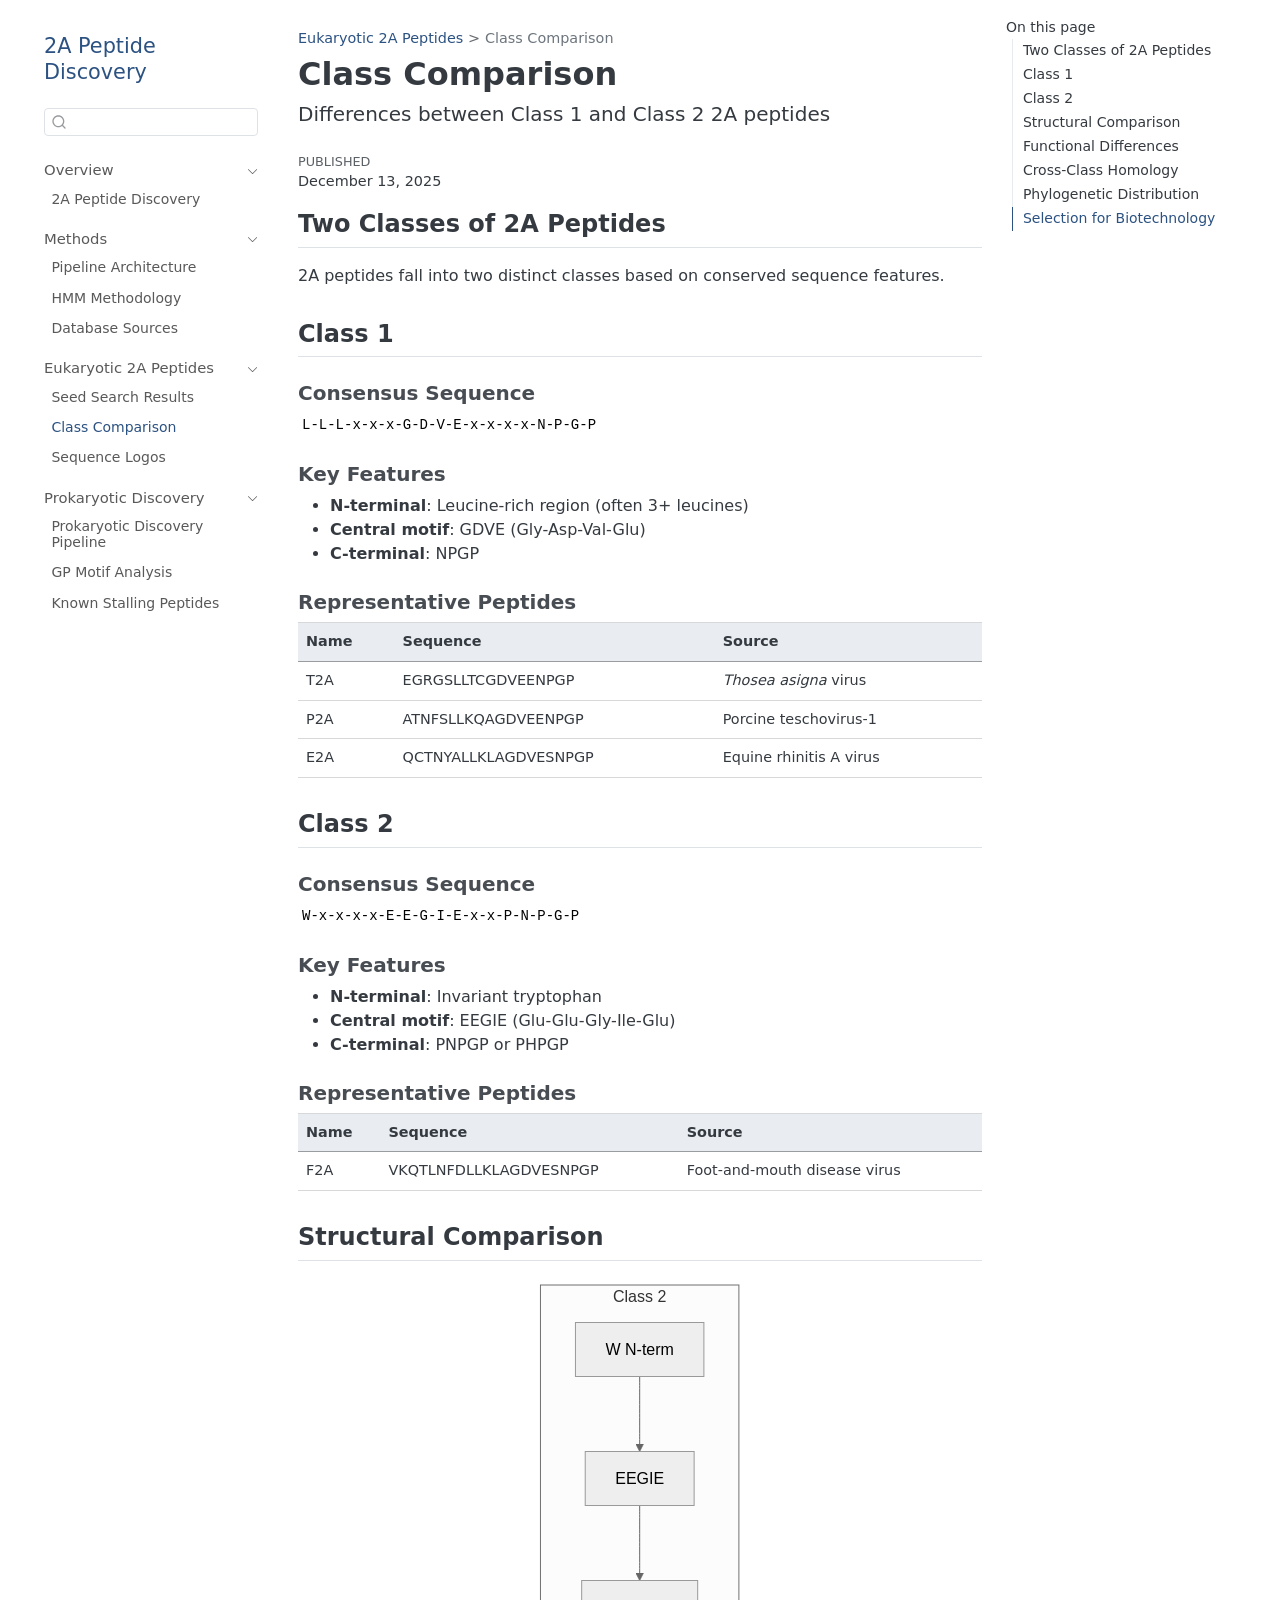
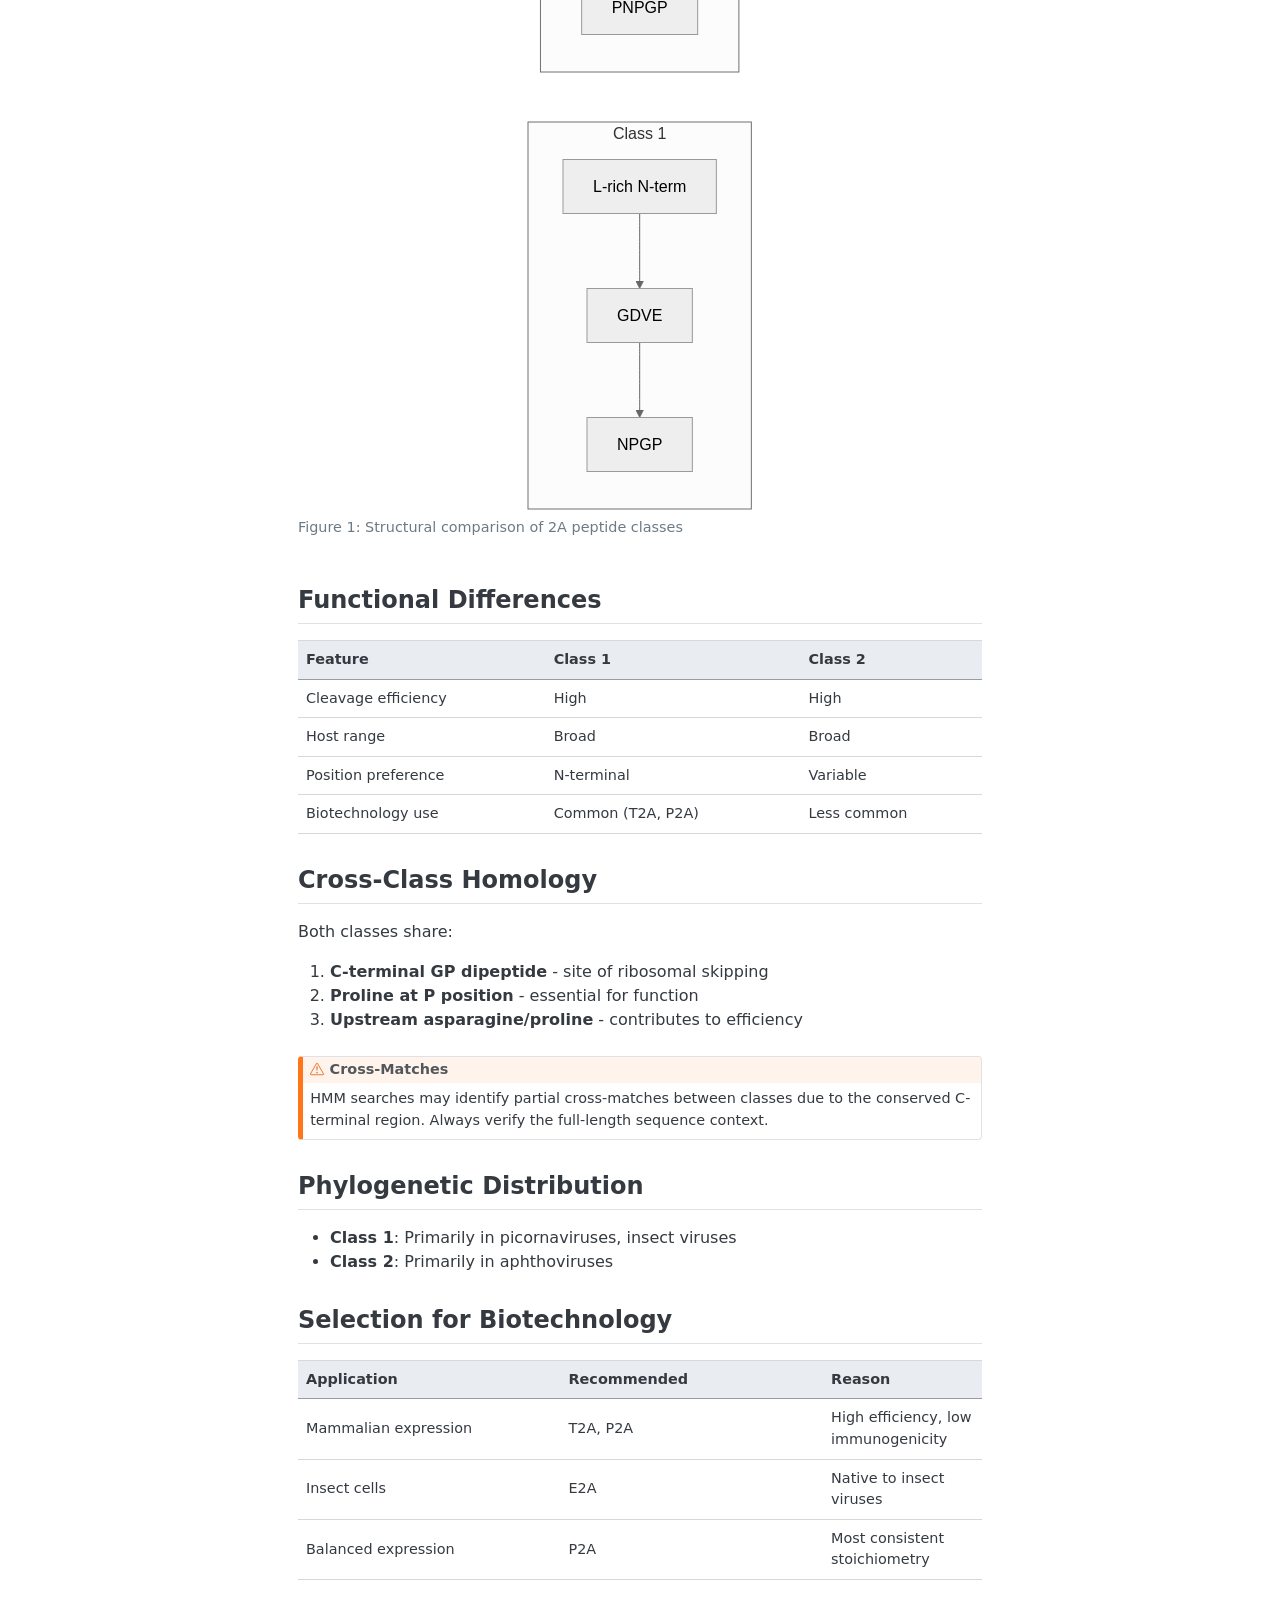
==== eukaryotic/class-comparison.html @ baee3cad "Built site for gh-pages" ====
<!DOCTYPE html>
<html xmlns="http://www.w3.org/1999/xhtml" lang="en" xml:lang="en"><head>

<meta charset="utf-8">
<meta name="generator" content="quarto-1.8.26">

<meta name="viewport" content="width=device-width, initial-scale=1.0, user-scalable=yes">

<meta name="dcterms.date" content="2025-12-13">

<title>Class Comparison – 2A Peptide Discovery</title>
<style>
code{white-space: pre-wrap;}
span.smallcaps{font-variant: small-caps;}
div.columns{display: flex; gap: min(4vw, 1.5em);}
div.column{flex: auto; overflow-x: auto;}
div.hanging-indent{margin-left: 1.5em; text-indent: -1.5em;}
ul.task-list{list-style: none;}
ul.task-list li input[type="checkbox"] {
  width: 0.8em;
  margin: 0 0.8em 0.2em -1em; /* quarto-specific, see https://github.com/quarto-dev/quarto-cli/issues/4556 */ 
  vertical-align: middle;
}
</style>


<script src="../site_libs/quarto-nav/quarto-nav.js"></script>
<script src="../site_libs/quarto-nav/headroom.min.js"></script>
<script src="../site_libs/clipboard/clipboard.min.js"></script>
<script src="../site_libs/quarto-search/autocomplete.umd.js"></script>
<script src="../site_libs/quarto-search/fuse.min.js"></script>
<script src="../site_libs/quarto-search/quarto-search.js"></script>
<meta name="quarto:offset" content="../">
<script src="../site_libs/quarto-html/quarto.js" type="module"></script>
<script src="../site_libs/quarto-html/tabsets/tabsets.js" type="module"></script>
<script src="../site_libs/quarto-html/axe/axe-check.js" type="module"></script>
<script src="../site_libs/quarto-html/popper.min.js"></script>
<script src="../site_libs/quarto-html/tippy.umd.min.js"></script>
<script src="../site_libs/quarto-html/anchor.min.js"></script>
<link href="../site_libs/quarto-html/tippy.css" rel="stylesheet">
<link href="../site_libs/quarto-html/quarto-syntax-highlighting-91951b2397f5a16bc0a033bcc92477b2.css" rel="stylesheet" id="quarto-text-highlighting-styles">
<script src="../site_libs/bootstrap/bootstrap.min.js"></script>
<link href="../site_libs/bootstrap/bootstrap-icons.css" rel="stylesheet">
<link href="../site_libs/bootstrap/bootstrap-59ac97085a7323f8e809bf4a09ac5792.min.css" rel="stylesheet" append-hash="true" id="quarto-bootstrap" data-mode="light">
<script id="quarto-search-options" type="application/json">{
  "location": "sidebar",
  "copy-button": false,
  "collapse-after": 3,
  "panel-placement": "start",
  "type": "textbox",
  "limit": 50,
  "keyboard-shortcut": [
    "f",
    "/",
    "s"
  ],
  "show-item-context": false,
  "language": {
    "search-no-results-text": "No results",
    "search-matching-documents-text": "matching documents",
    "search-copy-link-title": "Copy link to search",
    "search-hide-matches-text": "Hide additional matches",
    "search-more-match-text": "more match in this document",
    "search-more-matches-text": "more matches in this document",
    "search-clear-button-title": "Clear",
    "search-text-placeholder": "",
    "search-detached-cancel-button-title": "Cancel",
    "search-submit-button-title": "Submit",
    "search-label": "Search"
  }
}</script>
<meta name="mermaid-theme" content="neutral">
<script src="../site_libs/quarto-diagram/mermaid.min.js"></script>
<script src="../site_libs/quarto-diagram/mermaid-init.js"></script>
<link href="../site_libs/quarto-diagram/mermaid.css" rel="stylesheet">


</head>

<body class="nav-sidebar floating quarto-light">

<div id="quarto-search-results"></div>
  <header id="quarto-header" class="headroom fixed-top">
  <nav class="quarto-secondary-nav">
    <div class="container-fluid d-flex">
      <button type="button" class="quarto-btn-toggle btn" data-bs-toggle="collapse" role="button" data-bs-target=".quarto-sidebar-collapse-item" aria-controls="quarto-sidebar" aria-expanded="false" aria-label="Toggle sidebar navigation" onclick="if (window.quartoToggleHeadroom) { window.quartoToggleHeadroom(); }">
        <i class="bi bi-layout-text-sidebar-reverse"></i>
      </button>
        <nav class="quarto-page-breadcrumbs" aria-label="breadcrumb"><ol class="breadcrumb"><li class="breadcrumb-item"><a href="../eukaryotic/seed-search.html">Eukaryotic 2A Peptides</a></li><li class="breadcrumb-item"><a href="../eukaryotic/class-comparison.html">Class Comparison</a></li></ol></nav>
        <a class="flex-grow-1" role="navigation" data-bs-toggle="collapse" data-bs-target=".quarto-sidebar-collapse-item" aria-controls="quarto-sidebar" aria-expanded="false" aria-label="Toggle sidebar navigation" onclick="if (window.quartoToggleHeadroom) { window.quartoToggleHeadroom(); }">      
        </a>
      <button type="button" class="btn quarto-search-button" aria-label="Search" onclick="window.quartoOpenSearch();">
        <i class="bi bi-search"></i>
      </button>
    </div>
  </nav>
</header>
<!-- content -->
<div id="quarto-content" class="quarto-container page-columns page-rows-contents page-layout-article">
<!-- sidebar -->
  <nav id="quarto-sidebar" class="sidebar collapse collapse-horizontal quarto-sidebar-collapse-item sidebar-navigation floating overflow-auto">
    <div class="pt-lg-2 mt-2 text-left sidebar-header">
    <div class="sidebar-title mb-0 py-0">
      <a href="../">2A Peptide Discovery</a> 
    </div>
      </div>
        <div class="mt-2 flex-shrink-0 align-items-center">
        <div class="sidebar-search">
        <div id="quarto-search" class="" title="Search"></div>
        </div>
        </div>
    <div class="sidebar-menu-container"> 
    <ul class="list-unstyled mt-1">
        <li class="sidebar-item sidebar-item-section">
      <div class="sidebar-item-container"> 
            <a class="sidebar-item-text sidebar-link text-start" data-bs-toggle="collapse" data-bs-target="#quarto-sidebar-section-1" role="navigation" aria-expanded="true">
 <span class="menu-text">Overview</span></a>
          <a class="sidebar-item-toggle text-start" data-bs-toggle="collapse" data-bs-target="#quarto-sidebar-section-1" role="navigation" aria-expanded="true" aria-label="Toggle section">
            <i class="bi bi-chevron-right ms-2"></i>
          </a> 
      </div>
      <ul id="quarto-sidebar-section-1" class="collapse list-unstyled sidebar-section depth1 show">  
          <li class="sidebar-item">
  <div class="sidebar-item-container"> 
  <a href="../index.html" class="sidebar-item-text sidebar-link">
 <span class="menu-text">2A Peptide Discovery</span></a>
  </div>
</li>
      </ul>
  </li>
        <li class="sidebar-item sidebar-item-section">
      <div class="sidebar-item-container"> 
            <a class="sidebar-item-text sidebar-link text-start" data-bs-toggle="collapse" data-bs-target="#quarto-sidebar-section-2" role="navigation" aria-expanded="true">
 <span class="menu-text">Methods</span></a>
          <a class="sidebar-item-toggle text-start" data-bs-toggle="collapse" data-bs-target="#quarto-sidebar-section-2" role="navigation" aria-expanded="true" aria-label="Toggle section">
            <i class="bi bi-chevron-right ms-2"></i>
          </a> 
      </div>
      <ul id="quarto-sidebar-section-2" class="collapse list-unstyled sidebar-section depth1 show">  
          <li class="sidebar-item">
  <div class="sidebar-item-container"> 
  <a href="../methods/pipeline.html" class="sidebar-item-text sidebar-link">
 <span class="menu-text">Pipeline Architecture</span></a>
  </div>
</li>
          <li class="sidebar-item">
  <div class="sidebar-item-container"> 
  <a href="../methods/hmm-approach.html" class="sidebar-item-text sidebar-link">
 <span class="menu-text">HMM Methodology</span></a>
  </div>
</li>
          <li class="sidebar-item">
  <div class="sidebar-item-container"> 
  <a href="../methods/databases.html" class="sidebar-item-text sidebar-link">
 <span class="menu-text">Database Sources</span></a>
  </div>
</li>
      </ul>
  </li>
        <li class="sidebar-item sidebar-item-section">
      <div class="sidebar-item-container"> 
            <a class="sidebar-item-text sidebar-link text-start" data-bs-toggle="collapse" data-bs-target="#quarto-sidebar-section-3" role="navigation" aria-expanded="true">
 <span class="menu-text">Eukaryotic 2A Peptides</span></a>
          <a class="sidebar-item-toggle text-start" data-bs-toggle="collapse" data-bs-target="#quarto-sidebar-section-3" role="navigation" aria-expanded="true" aria-label="Toggle section">
            <i class="bi bi-chevron-right ms-2"></i>
          </a> 
      </div>
      <ul id="quarto-sidebar-section-3" class="collapse list-unstyled sidebar-section depth1 show">  
          <li class="sidebar-item">
  <div class="sidebar-item-container"> 
  <a href="../eukaryotic/seed-search.html" class="sidebar-item-text sidebar-link">
 <span class="menu-text">Seed Search Results</span></a>
  </div>
</li>
          <li class="sidebar-item">
  <div class="sidebar-item-container"> 
  <a href="../eukaryotic/class-comparison.html" class="sidebar-item-text sidebar-link active">
 <span class="menu-text">Class Comparison</span></a>
  </div>
</li>
          <li class="sidebar-item">
  <div class="sidebar-item-container"> 
  <a href="../eukaryotic/sequence-logos.html" class="sidebar-item-text sidebar-link">
 <span class="menu-text">Sequence Logos</span></a>
  </div>
</li>
      </ul>
  </li>
        <li class="sidebar-item sidebar-item-section">
      <div class="sidebar-item-container"> 
            <a class="sidebar-item-text sidebar-link text-start" data-bs-toggle="collapse" data-bs-target="#quarto-sidebar-section-4" role="navigation" aria-expanded="true">
 <span class="menu-text">Prokaryotic Discovery</span></a>
          <a class="sidebar-item-toggle text-start" data-bs-toggle="collapse" data-bs-target="#quarto-sidebar-section-4" role="navigation" aria-expanded="true" aria-label="Toggle section">
            <i class="bi bi-chevron-right ms-2"></i>
          </a> 
      </div>
      <ul id="quarto-sidebar-section-4" class="collapse list-unstyled sidebar-section depth1 show">  
          <li class="sidebar-item">
  <div class="sidebar-item-container"> 
  <a href="../prokaryotic/discovery.html" class="sidebar-item-text sidebar-link">
 <span class="menu-text">Prokaryotic Discovery Pipeline</span></a>
  </div>
</li>
          <li class="sidebar-item">
  <div class="sidebar-item-container"> 
  <a href="../prokaryotic/gp-motifs.html" class="sidebar-item-text sidebar-link">
 <span class="menu-text">GP Motif Analysis</span></a>
  </div>
</li>
          <li class="sidebar-item">
  <div class="sidebar-item-container"> 
  <a href="../prokaryotic/stalling-peptides.html" class="sidebar-item-text sidebar-link">
 <span class="menu-text">Known Stalling Peptides</span></a>
  </div>
</li>
      </ul>
  </li>
    </ul>
    </div>
</nav>
<div id="quarto-sidebar-glass" class="quarto-sidebar-collapse-item" data-bs-toggle="collapse" data-bs-target=".quarto-sidebar-collapse-item"></div>
<!-- margin-sidebar -->
    <div id="quarto-margin-sidebar" class="sidebar margin-sidebar">
        <nav id="TOC" role="doc-toc" class="toc-active">
    <h2 id="toc-title">On this page</h2>
   
  <ul>
  <li><a href="#two-classes-of-2a-peptides" id="toc-two-classes-of-2a-peptides" class="nav-link active" data-scroll-target="#two-classes-of-2a-peptides">Two Classes of 2A Peptides</a></li>
  <li><a href="#class-1" id="toc-class-1" class="nav-link" data-scroll-target="#class-1">Class 1</a>
  <ul class="collapse">
  <li><a href="#consensus-sequence" id="toc-consensus-sequence" class="nav-link" data-scroll-target="#consensus-sequence">Consensus Sequence</a></li>
  <li><a href="#key-features" id="toc-key-features" class="nav-link" data-scroll-target="#key-features">Key Features</a></li>
  <li><a href="#representative-peptides" id="toc-representative-peptides" class="nav-link" data-scroll-target="#representative-peptides">Representative Peptides</a></li>
  </ul></li>
  <li><a href="#class-2" id="toc-class-2" class="nav-link" data-scroll-target="#class-2">Class 2</a>
  <ul class="collapse">
  <li><a href="#consensus-sequence-1" id="toc-consensus-sequence-1" class="nav-link" data-scroll-target="#consensus-sequence-1">Consensus Sequence</a></li>
  <li><a href="#key-features-1" id="toc-key-features-1" class="nav-link" data-scroll-target="#key-features-1">Key Features</a></li>
  <li><a href="#representative-peptides-1" id="toc-representative-peptides-1" class="nav-link" data-scroll-target="#representative-peptides-1">Representative Peptides</a></li>
  </ul></li>
  <li><a href="#structural-comparison" id="toc-structural-comparison" class="nav-link" data-scroll-target="#structural-comparison">Structural Comparison</a></li>
  <li><a href="#functional-differences" id="toc-functional-differences" class="nav-link" data-scroll-target="#functional-differences">Functional Differences</a></li>
  <li><a href="#cross-class-homology" id="toc-cross-class-homology" class="nav-link" data-scroll-target="#cross-class-homology">Cross-Class Homology</a></li>
  <li><a href="#phylogenetic-distribution" id="toc-phylogenetic-distribution" class="nav-link" data-scroll-target="#phylogenetic-distribution">Phylogenetic Distribution</a></li>
  <li><a href="#selection-for-biotechnology" id="toc-selection-for-biotechnology" class="nav-link" data-scroll-target="#selection-for-biotechnology">Selection for Biotechnology</a></li>
  </ul>
</nav>
    </div>
<!-- main -->
<main class="content" id="quarto-document-content">

<header id="title-block-header" class="quarto-title-block default"><nav class="quarto-page-breadcrumbs quarto-title-breadcrumbs d-none d-lg-block" aria-label="breadcrumb"><ol class="breadcrumb"><li class="breadcrumb-item"><a href="../eukaryotic/seed-search.html">Eukaryotic 2A Peptides</a></li><li class="breadcrumb-item"><a href="../eukaryotic/class-comparison.html">Class Comparison</a></li></ol></nav>
<div class="quarto-title">
<h1 class="title">Class Comparison</h1>
<p class="subtitle lead">Differences between Class 1 and Class 2 2A peptides</p>
</div>



<div class="quarto-title-meta">

    
    <div>
    <div class="quarto-title-meta-heading">Published</div>
    <div class="quarto-title-meta-contents">
      <p class="date">December 13, 2025</p>
    </div>
  </div>
  
    
  </div>
  


</header>


<section id="two-classes-of-2a-peptides" class="level2">
<h2 class="anchored" data-anchor-id="two-classes-of-2a-peptides">Two Classes of 2A Peptides</h2>
<p>2A peptides fall into two distinct classes based on conserved sequence features.</p>
</section>
<section id="class-1" class="level2">
<h2 class="anchored" data-anchor-id="class-1">Class 1</h2>
<section id="consensus-sequence" class="level3">
<h3 class="anchored" data-anchor-id="consensus-sequence">Consensus Sequence</h3>
<pre><code>L-L-L-x-x-x-G-D-V-E-x-x-x-x-N-P-G-P</code></pre>
</section>
<section id="key-features" class="level3">
<h3 class="anchored" data-anchor-id="key-features">Key Features</h3>
<ul>
<li><strong>N-terminal</strong>: Leucine-rich region (often 3+ leucines)</li>
<li><strong>Central motif</strong>: GDVE (Gly-Asp-Val-Glu)</li>
<li><strong>C-terminal</strong>: NPGP</li>
</ul>
</section>
<section id="representative-peptides" class="level3">
<h3 class="anchored" data-anchor-id="representative-peptides">Representative Peptides</h3>
<table class="caption-top table">
<thead>
<tr class="header">
<th>Name</th>
<th>Sequence</th>
<th>Source</th>
</tr>
</thead>
<tbody>
<tr class="odd">
<td>T2A</td>
<td>EGRGSLLTCGDVEENPGP</td>
<td><em>Thosea asigna</em> virus</td>
</tr>
<tr class="even">
<td>P2A</td>
<td>ATNFSLLKQAGDVEENPGP</td>
<td>Porcine teschovirus-1</td>
</tr>
<tr class="odd">
<td>E2A</td>
<td>QCTNYALLKLAGDVESNPGP</td>
<td>Equine rhinitis A virus</td>
</tr>
</tbody>
</table>
</section>
</section>
<section id="class-2" class="level2">
<h2 class="anchored" data-anchor-id="class-2">Class 2</h2>
<section id="consensus-sequence-1" class="level3">
<h3 class="anchored" data-anchor-id="consensus-sequence-1">Consensus Sequence</h3>
<pre><code>W-x-x-x-x-E-E-G-I-E-x-x-P-N-P-G-P</code></pre>
</section>
<section id="key-features-1" class="level3">
<h3 class="anchored" data-anchor-id="key-features-1">Key Features</h3>
<ul>
<li><strong>N-terminal</strong>: Invariant tryptophan</li>
<li><strong>Central motif</strong>: EEGIE (Glu-Glu-Gly-Ile-Glu)</li>
<li><strong>C-terminal</strong>: PNPGP or PHPGP</li>
</ul>
</section>
<section id="representative-peptides-1" class="level3">
<h3 class="anchored" data-anchor-id="representative-peptides-1">Representative Peptides</h3>
<table class="caption-top table">
<thead>
<tr class="header">
<th>Name</th>
<th>Sequence</th>
<th>Source</th>
</tr>
</thead>
<tbody>
<tr class="odd">
<td>F2A</td>
<td>VKQTLNFDLLKLAGDVESNPGP</td>
<td>Foot-and-mouth disease virus</td>
</tr>
</tbody>
</table>
</section>
</section>
<section id="structural-comparison" class="level2">
<h2 class="anchored" data-anchor-id="structural-comparison">Structural Comparison</h2>
<div class="cell" data-layout-align="default">
<div class="cell-output-display">
<div id="fig-structure" class="quarto-float quarto-figure quarto-figure-center anchored">
<figure class="quarto-float quarto-float-fig figure">
<div aria-describedby="fig-structure-caption-0ceaefa1-69ba-4598-a22c-09a6ac19f8ca">
<div>
<pre class="mermaid mermaid-js" data-label="fig-structure">flowchart LR
    subgraph Class1[Class 1]
        L1[L-rich N-term] --&gt; G1[GDVE] --&gt; N1[NPGP]
    end

    subgraph Class2[Class 2]
        W2[W N-term] --&gt; E2[EEGIE] --&gt; P2[PNPGP]
    end
</pre>
</div>
</div>
<figcaption class="quarto-float-caption-bottom quarto-float-caption quarto-float-fig" id="fig-structure-caption-0ceaefa1-69ba-4598-a22c-09a6ac19f8ca">
Figure&nbsp;1: Structural comparison of 2A peptide classes
</figcaption>
</figure>
</div>
</div>
</div>
</section>
<section id="functional-differences" class="level2">
<h2 class="anchored" data-anchor-id="functional-differences">Functional Differences</h2>
<table class="caption-top table">
<thead>
<tr class="header">
<th>Feature</th>
<th>Class 1</th>
<th>Class 2</th>
</tr>
</thead>
<tbody>
<tr class="odd">
<td>Cleavage efficiency</td>
<td>High</td>
<td>High</td>
</tr>
<tr class="even">
<td>Host range</td>
<td>Broad</td>
<td>Broad</td>
</tr>
<tr class="odd">
<td>Position preference</td>
<td>N-terminal</td>
<td>Variable</td>
</tr>
<tr class="even">
<td>Biotechnology use</td>
<td>Common (T2A, P2A)</td>
<td>Less common</td>
</tr>
</tbody>
</table>
</section>
<section id="cross-class-homology" class="level2">
<h2 class="anchored" data-anchor-id="cross-class-homology">Cross-Class Homology</h2>
<p>Both classes share:</p>
<ol type="1">
<li><strong>C-terminal GP dipeptide</strong> - site of ribosomal skipping</li>
<li><strong>Proline at P position</strong> - essential for function</li>
<li><strong>Upstream asparagine/proline</strong> - contributes to efficiency</li>
</ol>
<div class="callout callout-style-default callout-warning callout-titled">
<div class="callout-header d-flex align-content-center">
<div class="callout-icon-container">
<i class="callout-icon"></i>
</div>
<div class="callout-title-container flex-fill">
<span class="screen-reader-only">Warning</span>Cross-Matches
</div>
</div>
<div class="callout-body-container callout-body">
<p>HMM searches may identify partial cross-matches between classes due to the conserved C-terminal region. Always verify the full-length sequence context.</p>
</div>
</div>
</section>
<section id="phylogenetic-distribution" class="level2">
<h2 class="anchored" data-anchor-id="phylogenetic-distribution">Phylogenetic Distribution</h2>
<ul>
<li><strong>Class 1</strong>: Primarily in picornaviruses, insect viruses</li>
<li><strong>Class 2</strong>: Primarily in aphthoviruses</li>
</ul>
</section>
<section id="selection-for-biotechnology" class="level2">
<h2 class="anchored" data-anchor-id="selection-for-biotechnology">Selection for Biotechnology</h2>
<table class="caption-top table">
<colgroup>
<col style="width: 38%">
<col style="width: 38%">
<col style="width: 23%">
</colgroup>
<thead>
<tr class="header">
<th>Application</th>
<th>Recommended</th>
<th>Reason</th>
</tr>
</thead>
<tbody>
<tr class="odd">
<td>Mammalian expression</td>
<td>T2A, P2A</td>
<td>High efficiency, low immunogenicity</td>
</tr>
<tr class="even">
<td>Insect cells</td>
<td>E2A</td>
<td>Native to insect viruses</td>
</tr>
<tr class="odd">
<td>Balanced expression</td>
<td>P2A</td>
<td>Most consistent stoichiometry</td>
</tr>
</tbody>
</table>


</section>

</main> <!-- /main -->
<script id="quarto-html-after-body" type="application/javascript">
  window.document.addEventListener("DOMContentLoaded", function (event) {
    const icon = "";
    const anchorJS = new window.AnchorJS();
    anchorJS.options = {
      placement: 'right',
      icon: icon
    };
    anchorJS.add('.anchored');
    const isCodeAnnotation = (el) => {
      for (const clz of el.classList) {
        if (clz.startsWith('code-annotation-')) {                     
          return true;
        }
      }
      return false;
    }
    const onCopySuccess = function(e) {
      // button target
      const button = e.trigger;
      // don't keep focus
      button.blur();
      // flash "checked"
      button.classList.add('code-copy-button-checked');
      var currentTitle = button.getAttribute("title");
      button.setAttribute("title", "Copied!");
      let tooltip;
      if (window.bootstrap) {
        button.setAttribute("data-bs-toggle", "tooltip");
        button.setAttribute("data-bs-placement", "left");
        button.setAttribute("data-bs-title", "Copied!");
        tooltip = new bootstrap.Tooltip(button, 
          { trigger: "manual", 
            customClass: "code-copy-button-tooltip",
            offset: [0, -8]});
        tooltip.show();    
      }
      setTimeout(function() {
        if (tooltip) {
          tooltip.hide();
          button.removeAttribute("data-bs-title");
          button.removeAttribute("data-bs-toggle");
          button.removeAttribute("data-bs-placement");
        }
        button.setAttribute("title", currentTitle);
        button.classList.remove('code-copy-button-checked');
      }, 1000);
      // clear code selection
      e.clearSelection();
    }
    const getTextToCopy = function(trigger) {
      const outerScaffold = trigger.parentElement.cloneNode(true);
      const codeEl = outerScaffold.querySelector('code');
      for (const childEl of codeEl.children) {
        if (isCodeAnnotation(childEl)) {
          childEl.remove();
        }
      }
      return codeEl.innerText;
    }
    const clipboard = new window.ClipboardJS('.code-copy-button:not([data-in-quarto-modal])', {
      text: getTextToCopy
    });
    clipboard.on('success', onCopySuccess);
    if (window.document.getElementById('quarto-embedded-source-code-modal')) {
      const clipboardModal = new window.ClipboardJS('.code-copy-button[data-in-quarto-modal]', {
        text: getTextToCopy,
        container: window.document.getElementById('quarto-embedded-source-code-modal')
      });
      clipboardModal.on('success', onCopySuccess);
    }
      var localhostRegex = new RegExp(/^(?:http|https):\/\/localhost\:?[0-9]*\//);
      var mailtoRegex = new RegExp(/^mailto:/);
        var filterRegex = new RegExp('/' + window.location.host + '/');
      var isInternal = (href) => {
          return filterRegex.test(href) || localhostRegex.test(href) || mailtoRegex.test(href);
      }
      // Inspect non-navigation links and adorn them if external
     var links = window.document.querySelectorAll('a[href]:not(.nav-link):not(.navbar-brand):not(.toc-action):not(.sidebar-link):not(.sidebar-item-toggle):not(.pagination-link):not(.no-external):not([aria-hidden]):not(.dropdown-item):not(.quarto-navigation-tool):not(.about-link)');
      for (var i=0; i<links.length; i++) {
        const link = links[i];
        if (!isInternal(link.href)) {
          // undo the damage that might have been done by quarto-nav.js in the case of
          // links that we want to consider external
          if (link.dataset.originalHref !== undefined) {
            link.href = link.dataset.originalHref;
          }
        }
      }
    function tippyHover(el, contentFn, onTriggerFn, onUntriggerFn) {
      const config = {
        allowHTML: true,
        maxWidth: 500,
        delay: 100,
        arrow: false,
        appendTo: function(el) {
            return el.parentElement;
        },
        interactive: true,
        interactiveBorder: 10,
        theme: 'quarto',
        placement: 'bottom-start',
      };
      if (contentFn) {
        config.content = contentFn;
      }
      if (onTriggerFn) {
        config.onTrigger = onTriggerFn;
      }
      if (onUntriggerFn) {
        config.onUntrigger = onUntriggerFn;
      }
      window.tippy(el, config); 
    }
    const noterefs = window.document.querySelectorAll('a[role="doc-noteref"]');
    for (var i=0; i<noterefs.length; i++) {
      const ref = noterefs[i];
      tippyHover(ref, function() {
        // use id or data attribute instead here
        let href = ref.getAttribute('data-footnote-href') || ref.getAttribute('href');
        try { href = new URL(href).hash; } catch {}
        const id = href.replace(/^#\/?/, "");
        const note = window.document.getElementById(id);
        if (note) {
          return note.innerHTML;
        } else {
          return "";
        }
      });
    }
    const xrefs = window.document.querySelectorAll('a.quarto-xref');
    const processXRef = (id, note) => {
      // Strip column container classes
      const stripColumnClz = (el) => {
        el.classList.remove("page-full", "page-columns");
        if (el.children) {
          for (const child of el.children) {
            stripColumnClz(child);
          }
        }
      }
      stripColumnClz(note)
      if (id === null || id.startsWith('sec-')) {
        // Special case sections, only their first couple elements
        const container = document.createElement("div");
        if (note.children && note.children.length > 2) {
          container.appendChild(note.children[0].cloneNode(true));
          for (let i = 1; i < note.children.length; i++) {
            const child = note.children[i];
            if (child.tagName === "P" && child.innerText === "") {
              continue;
            } else {
              container.appendChild(child.cloneNode(true));
              break;
            }
          }
          if (window.Quarto?.typesetMath) {
            window.Quarto.typesetMath(container);
          }
          return container.innerHTML
        } else {
          if (window.Quarto?.typesetMath) {
            window.Quarto.typesetMath(note);
          }
          return note.innerHTML;
        }
      } else {
        // Remove any anchor links if they are present
        const anchorLink = note.querySelector('a.anchorjs-link');
        if (anchorLink) {
          anchorLink.remove();
        }
        if (window.Quarto?.typesetMath) {
          window.Quarto.typesetMath(note);
        }
        if (note.classList.contains("callout")) {
          return note.outerHTML;
        } else {
          return note.innerHTML;
        }
      }
    }
    for (var i=0; i<xrefs.length; i++) {
      const xref = xrefs[i];
      tippyHover(xref, undefined, function(instance) {
        instance.disable();
        let url = xref.getAttribute('href');
        let hash = undefined; 
        if (url.startsWith('#')) {
          hash = url;
        } else {
          try { hash = new URL(url).hash; } catch {}
        }
        if (hash) {
          const id = hash.replace(/^#\/?/, "");
          const note = window.document.getElementById(id);
          if (note !== null) {
            try {
              const html = processXRef(id, note.cloneNode(true));
              instance.setContent(html);
            } finally {
              instance.enable();
              instance.show();
            }
          } else {
            // See if we can fetch this
            fetch(url.split('#')[0])
            .then(res => res.text())
            .then(html => {
              const parser = new DOMParser();
              const htmlDoc = parser.parseFromString(html, "text/html");
              const note = htmlDoc.getElementById(id);
              if (note !== null) {
                const html = processXRef(id, note);
                instance.setContent(html);
              } 
            }).finally(() => {
              instance.enable();
              instance.show();
            });
          }
        } else {
          // See if we can fetch a full url (with no hash to target)
          // This is a special case and we should probably do some content thinning / targeting
          fetch(url)
          .then(res => res.text())
          .then(html => {
            const parser = new DOMParser();
            const htmlDoc = parser.parseFromString(html, "text/html");
            const note = htmlDoc.querySelector('main.content');
            if (note !== null) {
              // This should only happen for chapter cross references
              // (since there is no id in the URL)
              // remove the first header
              if (note.children.length > 0 && note.children[0].tagName === "HEADER") {
                note.children[0].remove();
              }
              const html = processXRef(null, note);
              instance.setContent(html);
            } 
          }).finally(() => {
            instance.enable();
            instance.show();
          });
        }
      }, function(instance) {
      });
    }
        let selectedAnnoteEl;
        const selectorForAnnotation = ( cell, annotation) => {
          let cellAttr = 'data-code-cell="' + cell + '"';
          let lineAttr = 'data-code-annotation="' +  annotation + '"';
          const selector = 'span[' + cellAttr + '][' + lineAttr + ']';
          return selector;
        }
        const selectCodeLines = (annoteEl) => {
          const doc = window.document;
          const targetCell = annoteEl.getAttribute("data-target-cell");
          const targetAnnotation = annoteEl.getAttribute("data-target-annotation");
          const annoteSpan = window.document.querySelector(selectorForAnnotation(targetCell, targetAnnotation));
          const lines = annoteSpan.getAttribute("data-code-lines").split(",");
          const lineIds = lines.map((line) => {
            return targetCell + "-" + line;
          })
          let top = null;
          let height = null;
          let parent = null;
          if (lineIds.length > 0) {
              //compute the position of the single el (top and bottom and make a div)
              const el = window.document.getElementById(lineIds[0]);
              top = el.offsetTop;
              height = el.offsetHeight;
              parent = el.parentElement.parentElement;
            if (lineIds.length > 1) {
              const lastEl = window.document.getElementById(lineIds[lineIds.length - 1]);
              const bottom = lastEl.offsetTop + lastEl.offsetHeight;
              height = bottom - top;
            }
            if (top !== null && height !== null && parent !== null) {
              // cook up a div (if necessary) and position it 
              let div = window.document.getElementById("code-annotation-line-highlight");
              if (div === null) {
                div = window.document.createElement("div");
                div.setAttribute("id", "code-annotation-line-highlight");
                div.style.position = 'absolute';
                parent.appendChild(div);
              }
              div.style.top = top - 2 + "px";
              div.style.height = height + 4 + "px";
              div.style.left = 0;
              let gutterDiv = window.document.getElementById("code-annotation-line-highlight-gutter");
              if (gutterDiv === null) {
                gutterDiv = window.document.createElement("div");
                gutterDiv.setAttribute("id", "code-annotation-line-highlight-gutter");
                gutterDiv.style.position = 'absolute';
                const codeCell = window.document.getElementById(targetCell);
                const gutter = codeCell.querySelector('.code-annotation-gutter');
                gutter.appendChild(gutterDiv);
              }
              gutterDiv.style.top = top - 2 + "px";
              gutterDiv.style.height = height + 4 + "px";
            }
            selectedAnnoteEl = annoteEl;
          }
        };
        const unselectCodeLines = () => {
          const elementsIds = ["code-annotation-line-highlight", "code-annotation-line-highlight-gutter"];
          elementsIds.forEach((elId) => {
            const div = window.document.getElementById(elId);
            if (div) {
              div.remove();
            }
          });
          selectedAnnoteEl = undefined;
        };
          // Handle positioning of the toggle
      window.addEventListener(
        "resize",
        throttle(() => {
          elRect = undefined;
          if (selectedAnnoteEl) {
            selectCodeLines(selectedAnnoteEl);
          }
        }, 10)
      );
      function throttle(fn, ms) {
      let throttle = false;
      let timer;
        return (...args) => {
          if(!throttle) { // first call gets through
              fn.apply(this, args);
              throttle = true;
          } else { // all the others get throttled
              if(timer) clearTimeout(timer); // cancel #2
              timer = setTimeout(() => {
                fn.apply(this, args);
                timer = throttle = false;
              }, ms);
          }
        };
      }
        // Attach click handler to the DT
        const annoteDls = window.document.querySelectorAll('dt[data-target-cell]');
        for (const annoteDlNode of annoteDls) {
          annoteDlNode.addEventListener('click', (event) => {
            const clickedEl = event.target;
            if (clickedEl !== selectedAnnoteEl) {
              unselectCodeLines();
              const activeEl = window.document.querySelector('dt[data-target-cell].code-annotation-active');
              if (activeEl) {
                activeEl.classList.remove('code-annotation-active');
              }
              selectCodeLines(clickedEl);
              clickedEl.classList.add('code-annotation-active');
            } else {
              // Unselect the line
              unselectCodeLines();
              clickedEl.classList.remove('code-annotation-active');
            }
          });
        }
    const findCites = (el) => {
      const parentEl = el.parentElement;
      if (parentEl) {
        const cites = parentEl.dataset.cites;
        if (cites) {
          return {
            el,
            cites: cites.split(' ')
          };
        } else {
          return findCites(el.parentElement)
        }
      } else {
        return undefined;
      }
    };
    var bibliorefs = window.document.querySelectorAll('a[role="doc-biblioref"]');
    for (var i=0; i<bibliorefs.length; i++) {
      const ref = bibliorefs[i];
      const citeInfo = findCites(ref);
      if (citeInfo) {
        tippyHover(citeInfo.el, function() {
          var popup = window.document.createElement('div');
          citeInfo.cites.forEach(function(cite) {
            var citeDiv = window.document.createElement('div');
            citeDiv.classList.add('hanging-indent');
            citeDiv.classList.add('csl-entry');
            var biblioDiv = window.document.getElementById('ref-' + cite);
            if (biblioDiv) {
              citeDiv.innerHTML = biblioDiv.innerHTML;
            }
            popup.appendChild(citeDiv);
          });
          return popup.innerHTML;
        });
      }
    }
  });
  </script>
</div> <!-- /content -->




</body></html>
---- site_libs/quarto-html/tippy.css ----
.tippy-box[data-animation=fade][data-state=hidden]{opacity:0}[data-tippy-root]{max-width:calc(100vw - 10px)}.tippy-box{position:relative;background-color:#333;color:#fff;border-radius:4px;font-size:14px;line-height:1.4;white-space:normal;outline:0;transition-property:transform,visibility,opacity}.tippy-box[data-placement^=top]>.tippy-arrow{bottom:0}.tippy-box[data-placement^=top]>.tippy-arrow:before{bottom:-7px;left:0;border-width:8px 8px 0;border-top-color:initial;transform-origin:center top}.tippy-box[data-placement^=bottom]>.tippy-arrow{top:0}.tippy-box[data-placement^=bottom]>.tippy-arrow:before{top:-7px;left:0;border-width:0 8px 8px;border-bottom-color:initial;transform-origin:center bottom}.tippy-box[data-placement^=left]>.tippy-arrow{right:0}.tippy-box[data-placement^=left]>.tippy-arrow:before{border-width:8px 0 8px 8px;border-left-color:initial;right:-7px;transform-origin:center left}.tippy-box[data-placement^=right]>.tippy-arrow{left:0}.tippy-box[data-placement^=right]>.tippy-arrow:before{left:-7px;border-width:8px 8px 8px 0;border-right-color:initial;transform-origin:center right}.tippy-box[data-inertia][data-state=visible]{transition-timing-function:cubic-bezier(.54,1.5,.38,1.11)}.tippy-arrow{width:16px;height:16px;color:#333}.tippy-arrow:before{content:"";position:absolute;border-color:transparent;border-style:solid}.tippy-content{position:relative;padding:5px 9px;z-index:1}
---- site_libs/quarto-html/quarto-syntax-highlighting-91951b2397f5a16bc0a033bcc92477b2.css ----
/* quarto syntax highlight colors */
:root {
  --quarto-hl-ot-color: #003B4F;
  --quarto-hl-at-color: #657422;
  --quarto-hl-ss-color: #20794D;
  --quarto-hl-an-color: #5E5E5E;
  --quarto-hl-fu-color: #4758AB;
  --quarto-hl-st-color: #20794D;
  --quarto-hl-cf-color: #003B4F;
  --quarto-hl-op-color: #5E5E5E;
  --quarto-hl-er-color: #AD0000;
  --quarto-hl-bn-color: #AD0000;
  --quarto-hl-al-color: #AD0000;
  --quarto-hl-va-color: #111111;
  --quarto-hl-bu-color: inherit;
  --quarto-hl-ex-color: inherit;
  --quarto-hl-pp-color: #AD0000;
  --quarto-hl-in-color: #5E5E5E;
  --quarto-hl-vs-color: #20794D;
  --quarto-hl-wa-color: #5E5E5E;
  --quarto-hl-do-color: #5E5E5E;
  --quarto-hl-im-color: #00769E;
  --quarto-hl-ch-color: #20794D;
  --quarto-hl-dt-color: #AD0000;
  --quarto-hl-fl-color: #AD0000;
  --quarto-hl-co-color: #5E5E5E;
  --quarto-hl-cv-color: #5E5E5E;
  --quarto-hl-cn-color: #8f5902;
  --quarto-hl-sc-color: #5E5E5E;
  --quarto-hl-dv-color: #AD0000;
  --quarto-hl-kw-color: #003B4F;
}

/* other quarto variables */
:root {
  --quarto-font-monospace: "Fira Code", "JetBrains Mono", "Cascadia Code", monospace;
}

/* syntax highlight based on Pandoc's rules */
pre > code.sourceCode > span {
  color: #003B4F;
}

code.sourceCode > span {
  color: #003B4F;
}

div.sourceCode,
div.sourceCode pre.sourceCode {
  color: #003B4F;
}

/* Normal */
code span {
  color: #003B4F;
}

/* Alert */
code span.al {
  color: #AD0000;
  font-style: inherit;
}

/* Annotation */
code span.an {
  color: #5E5E5E;
  font-style: inherit;
}

/* Attribute */
code span.at {
  color: #657422;
  font-style: inherit;
}

/* BaseN */
code span.bn {
  color: #AD0000;
  font-style: inherit;
}

/* BuiltIn */
code span.bu {
  font-style: inherit;
}

/* ControlFlow */
code span.cf {
  color: #003B4F;
  font-weight: bold;
  font-style: inherit;
}

/* Char */
code span.ch {
  color: #20794D;
  font-style: inherit;
}

/* Constant */
code span.cn {
  color: #8f5902;
  font-style: inherit;
}

/* Comment */
code span.co {
  color: #5E5E5E;
  font-style: inherit;
}

/* CommentVar */
code span.cv {
  color: #5E5E5E;
  font-style: italic;
}

/* Documentation */
code span.do {
  color: #5E5E5E;
  font-style: italic;
}

/* DataType */
code span.dt {
  color: #AD0000;
  font-style: inherit;
}

/* DecVal */
code span.dv {
  color: #AD0000;
  font-style: inherit;
}

/* Error */
code span.er {
  color: #AD0000;
  font-style: inherit;
}

/* Extension */
code span.ex {
  font-style: inherit;
}

/* Float */
code span.fl {
  color: #AD0000;
  font-style: inherit;
}

/* Function */
code span.fu {
  color: #4758AB;
  font-style: inherit;
}

/* Import */
code span.im {
  color: #00769E;
  font-style: inherit;
}

/* Information */
code span.in {
  color: #5E5E5E;
  font-style: inherit;
}

/* Keyword */
code span.kw {
  color: #003B4F;
  font-weight: bold;
  font-style: inherit;
}

/* Operator */
code span.op {
  color: #5E5E5E;
  font-style: inherit;
}

/* Other */
code span.ot {
  color: #003B4F;
  font-style: inherit;
}

/* Preprocessor */
code span.pp {
  color: #AD0000;
  font-style: inherit;
}

/* SpecialChar */
code span.sc {
  color: #5E5E5E;
  font-style: inherit;
}

/* SpecialString */
code span.ss {
  color: #20794D;
  font-style: inherit;
}

/* String */
code span.st {
  color: #20794D;
  font-style: inherit;
}

/* Variable */
code span.va {
  color: #111111;
  font-style: inherit;
}

/* VerbatimString */
code span.vs {
  color: #20794D;
  font-style: inherit;
}

/* Warning */
code span.wa {
  color: #5E5E5E;
  font-style: italic;
}

.prevent-inlining {
  content: "</";
}

/*# sourceMappingURL=e9ee73061c715687a02ab6f005e164eb.css.map */
---- site_libs/quarto-diagram/mermaid.css ----
.mermaidTooltip {
  position: absolute;
  text-align: center;
  max-width: 200px;
  padding: 2px;
  font-family: "trebuchet ms", verdana, arial;
  font-size: 12px;
  background: #ffffde;
  border: 1px solid #aaaa33;
  border-radius: 2px;
  pointer-events: none;
  z-index: 1000;
}
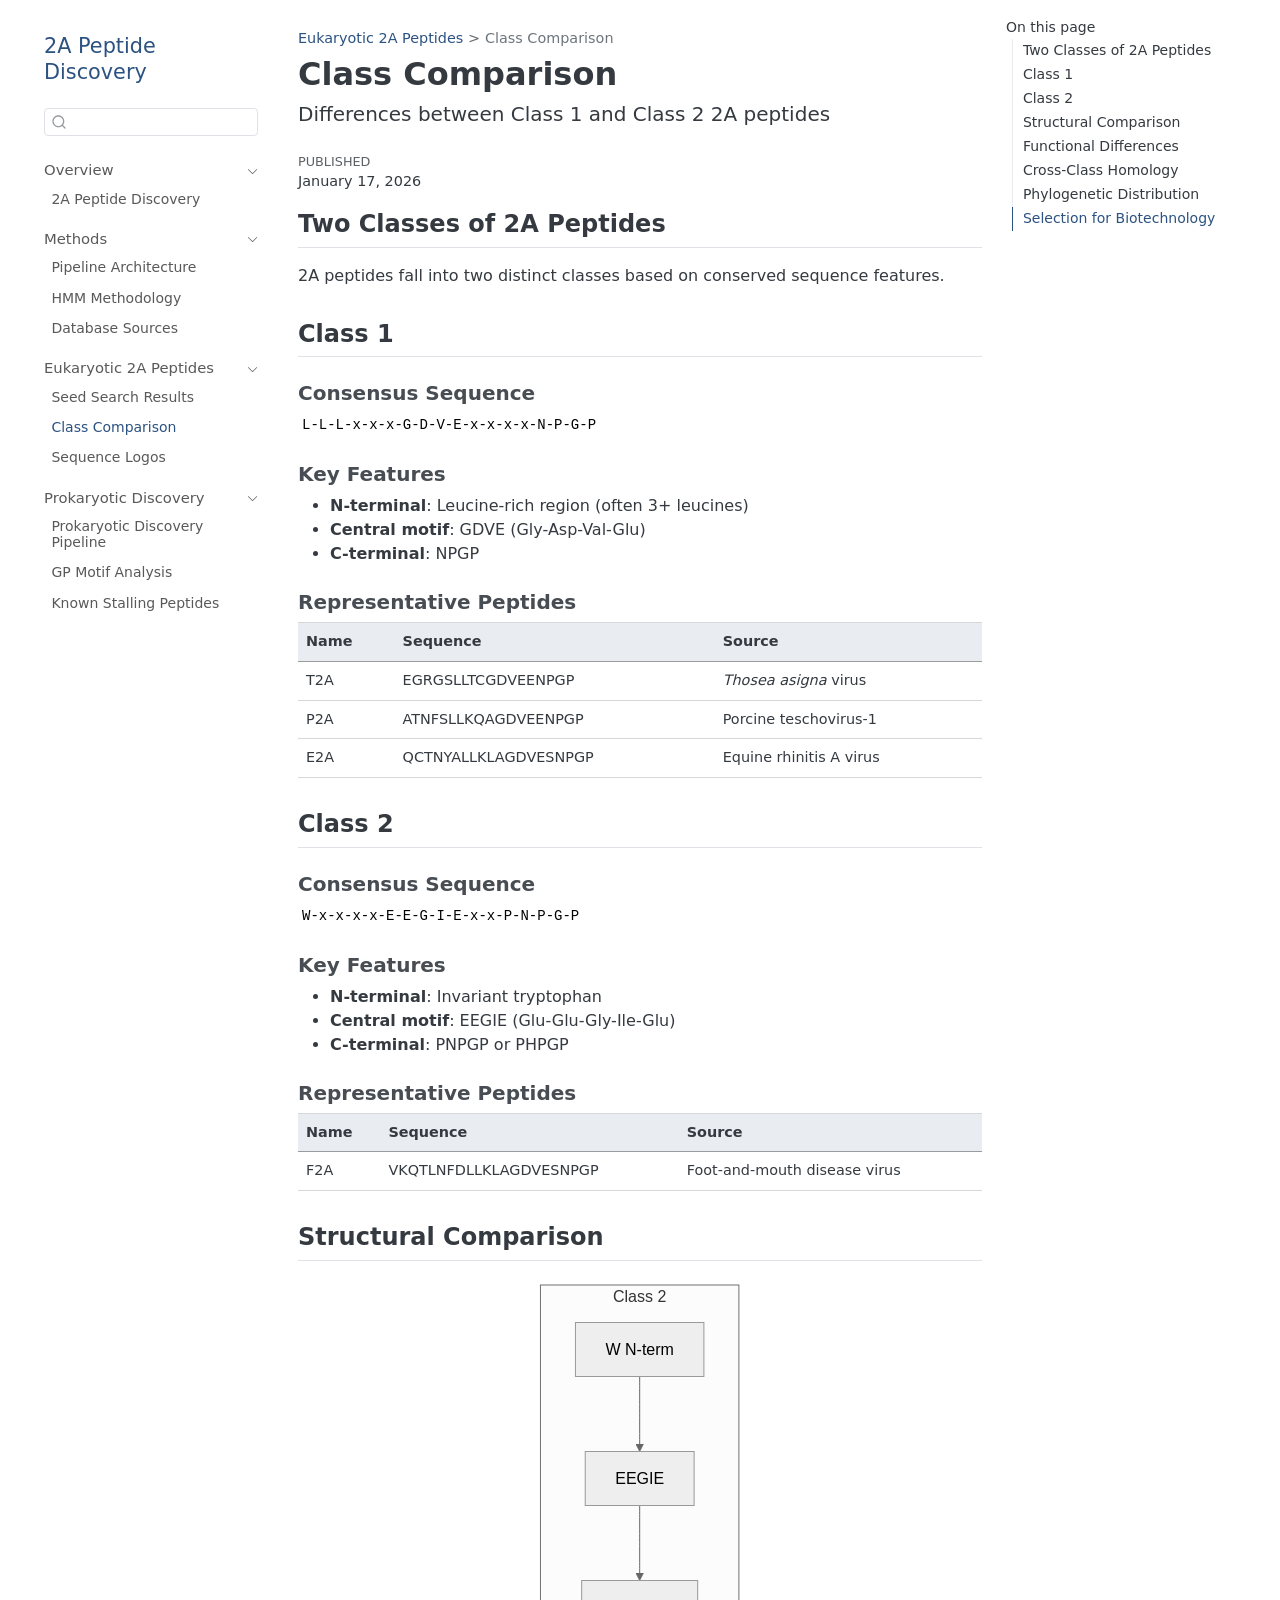
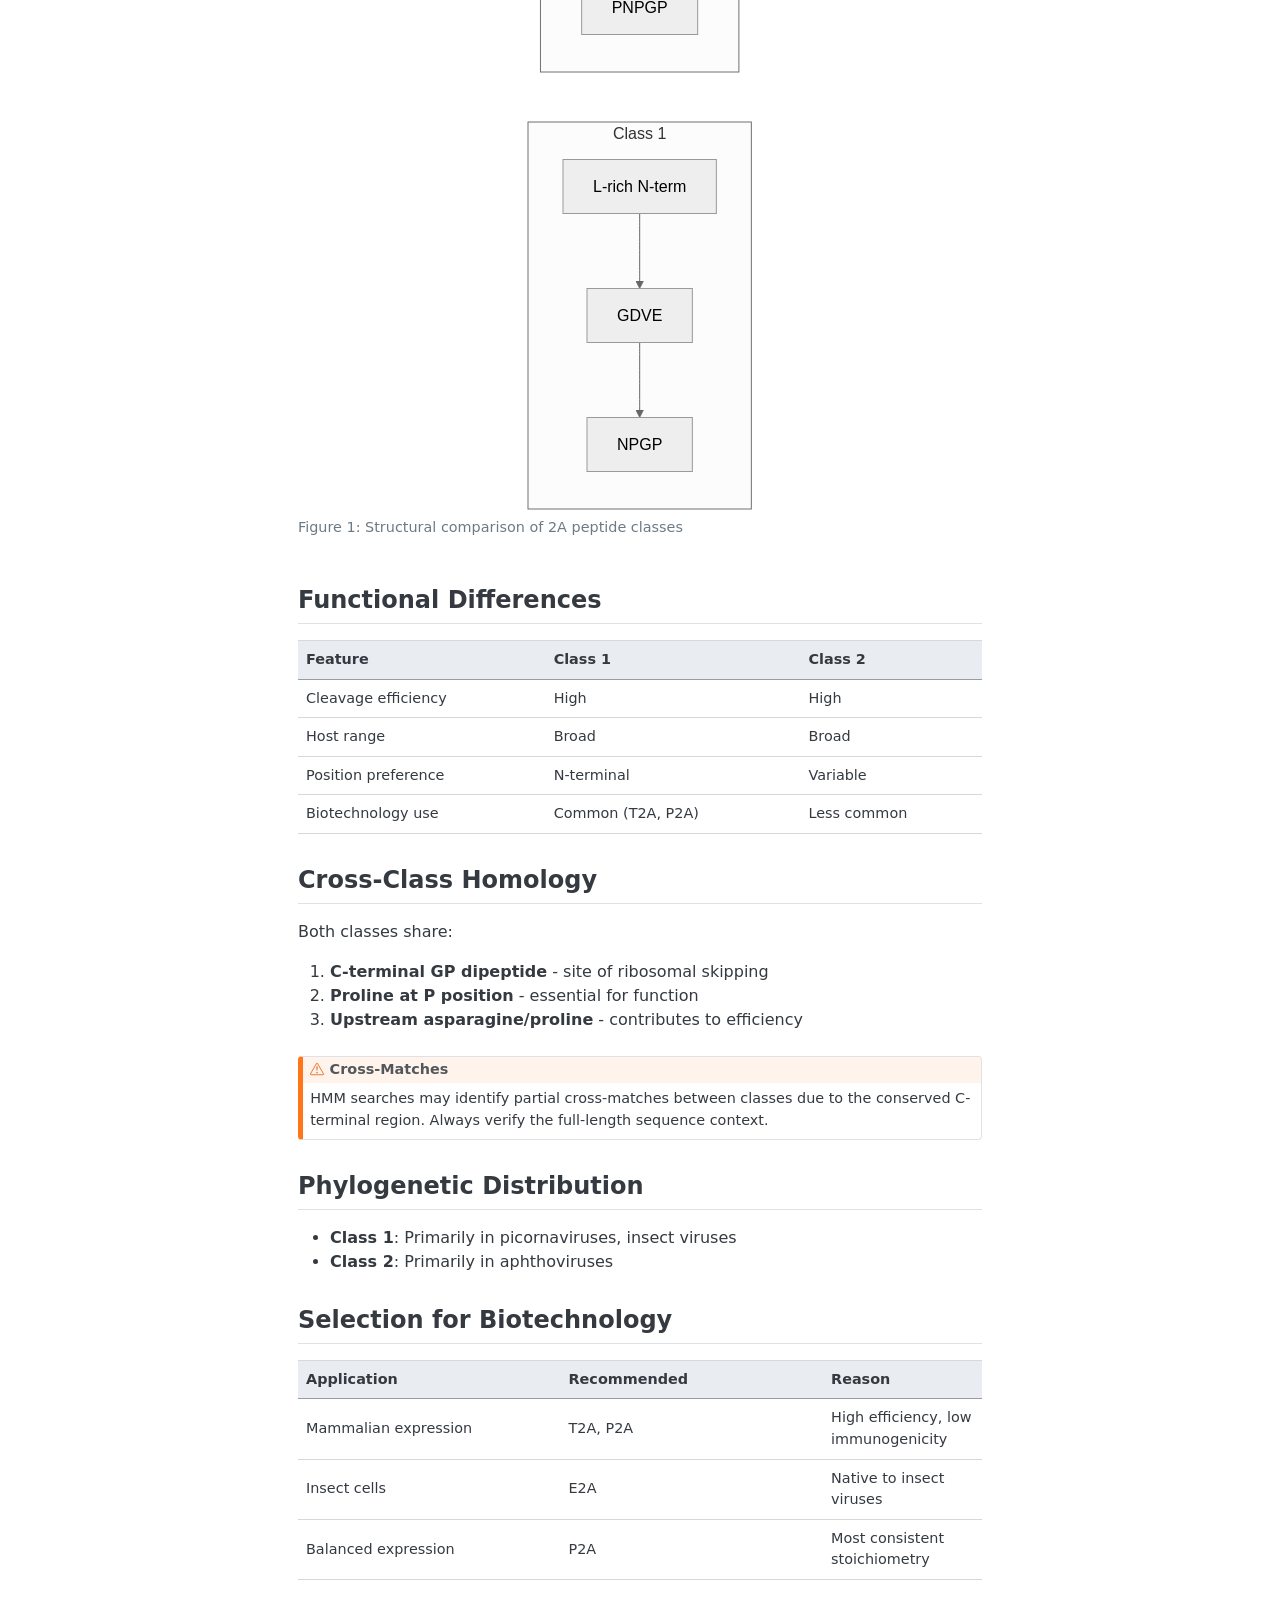
==== commit 694f7b81: "Built site for gh-pages" ====
--- a/eukaryotic/class-comparison.html
+++ b/eukaryotic/class-comparison.html
@@ -6,7 +6,7 @@
 
 <meta name="viewport" content="width=device-width, initial-scale=1.0, user-scalable=yes">
 
-<meta name="dcterms.date" content="2025-12-13">
+<meta name="dcterms.date" content="2026-01-17">
 
 <title>Class Comparison – 2A Peptide Discovery</title>
 <style>
@@ -41,7 +41,7 @@
 <link href="../site_libs/quarto-html/quarto-syntax-highlighting-91951b2397f5a16bc0a033bcc92477b2.css" rel="stylesheet" id="quarto-text-highlighting-styles">
 <script src="../site_libs/bootstrap/bootstrap.min.js"></script>
 <link href="../site_libs/bootstrap/bootstrap-icons.css" rel="stylesheet">
-<link href="../site_libs/bootstrap/bootstrap-59ac97085a7323f8e809bf4a09ac5792.min.css" rel="stylesheet" append-hash="true" id="quarto-bootstrap" data-mode="light">
+<link href="../site_libs/bootstrap/bootstrap-e9e313386f1d278665fa88e252026886.min.css" rel="stylesheet" append-hash="true" id="quarto-bootstrap" data-mode="light">
 <script id="quarto-search-options" type="application/json">{
   "location": "sidebar",
   "copy-button": false,
@@ -263,7 +263,7 @@
     <div>
     <div class="quarto-title-meta-heading">Published</div>
     <div class="quarto-title-meta-contents">
-      <p class="date">December 13, 2025</p>
+      <p class="date">January 17, 2026</p>
     </div>
   </div>
   
@@ -558,7 +558,7 @@
     }
       var localhostRegex = new RegExp(/^(?:http|https):\/\/localhost\:?[0-9]*\//);
       var mailtoRegex = new RegExp(/^mailto:/);
-        var filterRegex = new RegExp('/' + window.location.host + '/');
+        var filterRegex = new RegExp("https:\/\/rnabioco\.github\.io\/2a-peptide-search\/");
       var isInternal = (href) => {
           return filterRegex.test(href) || localhostRegex.test(href) || mailtoRegex.test(href);
       }
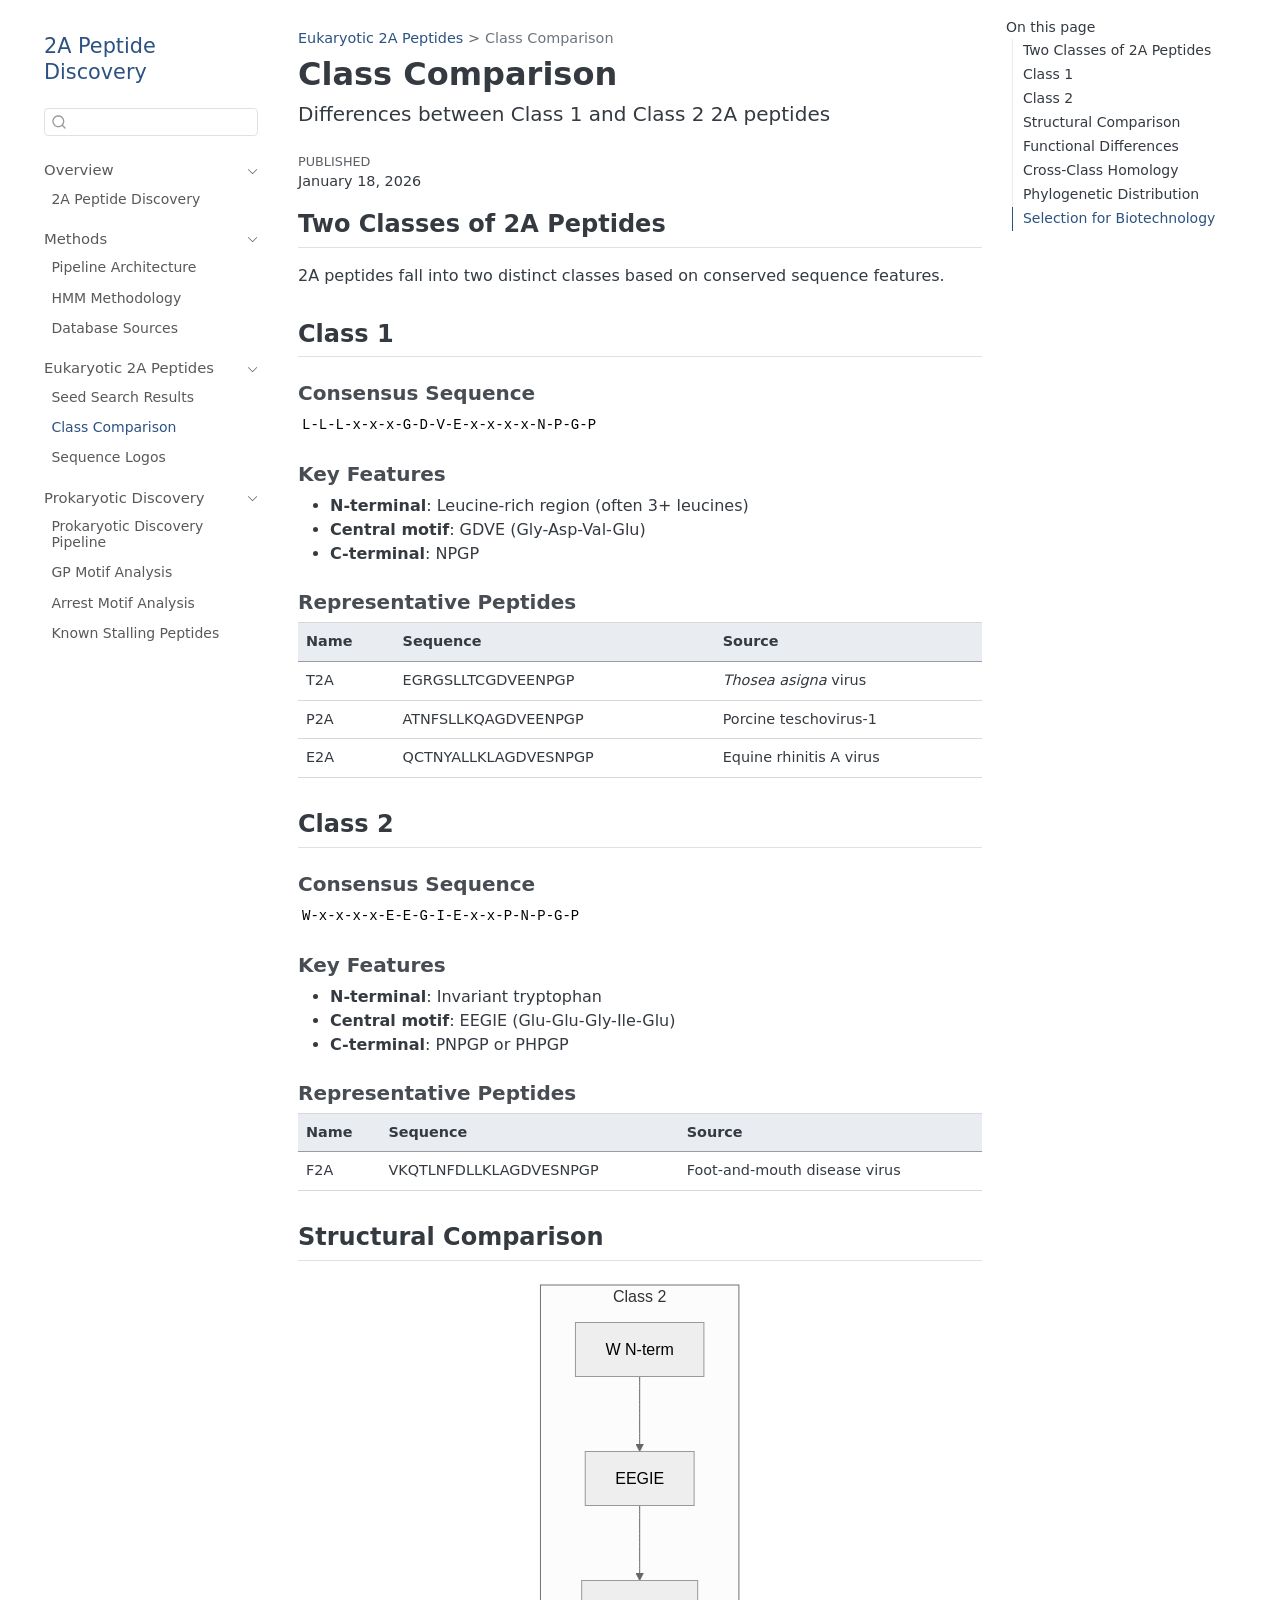
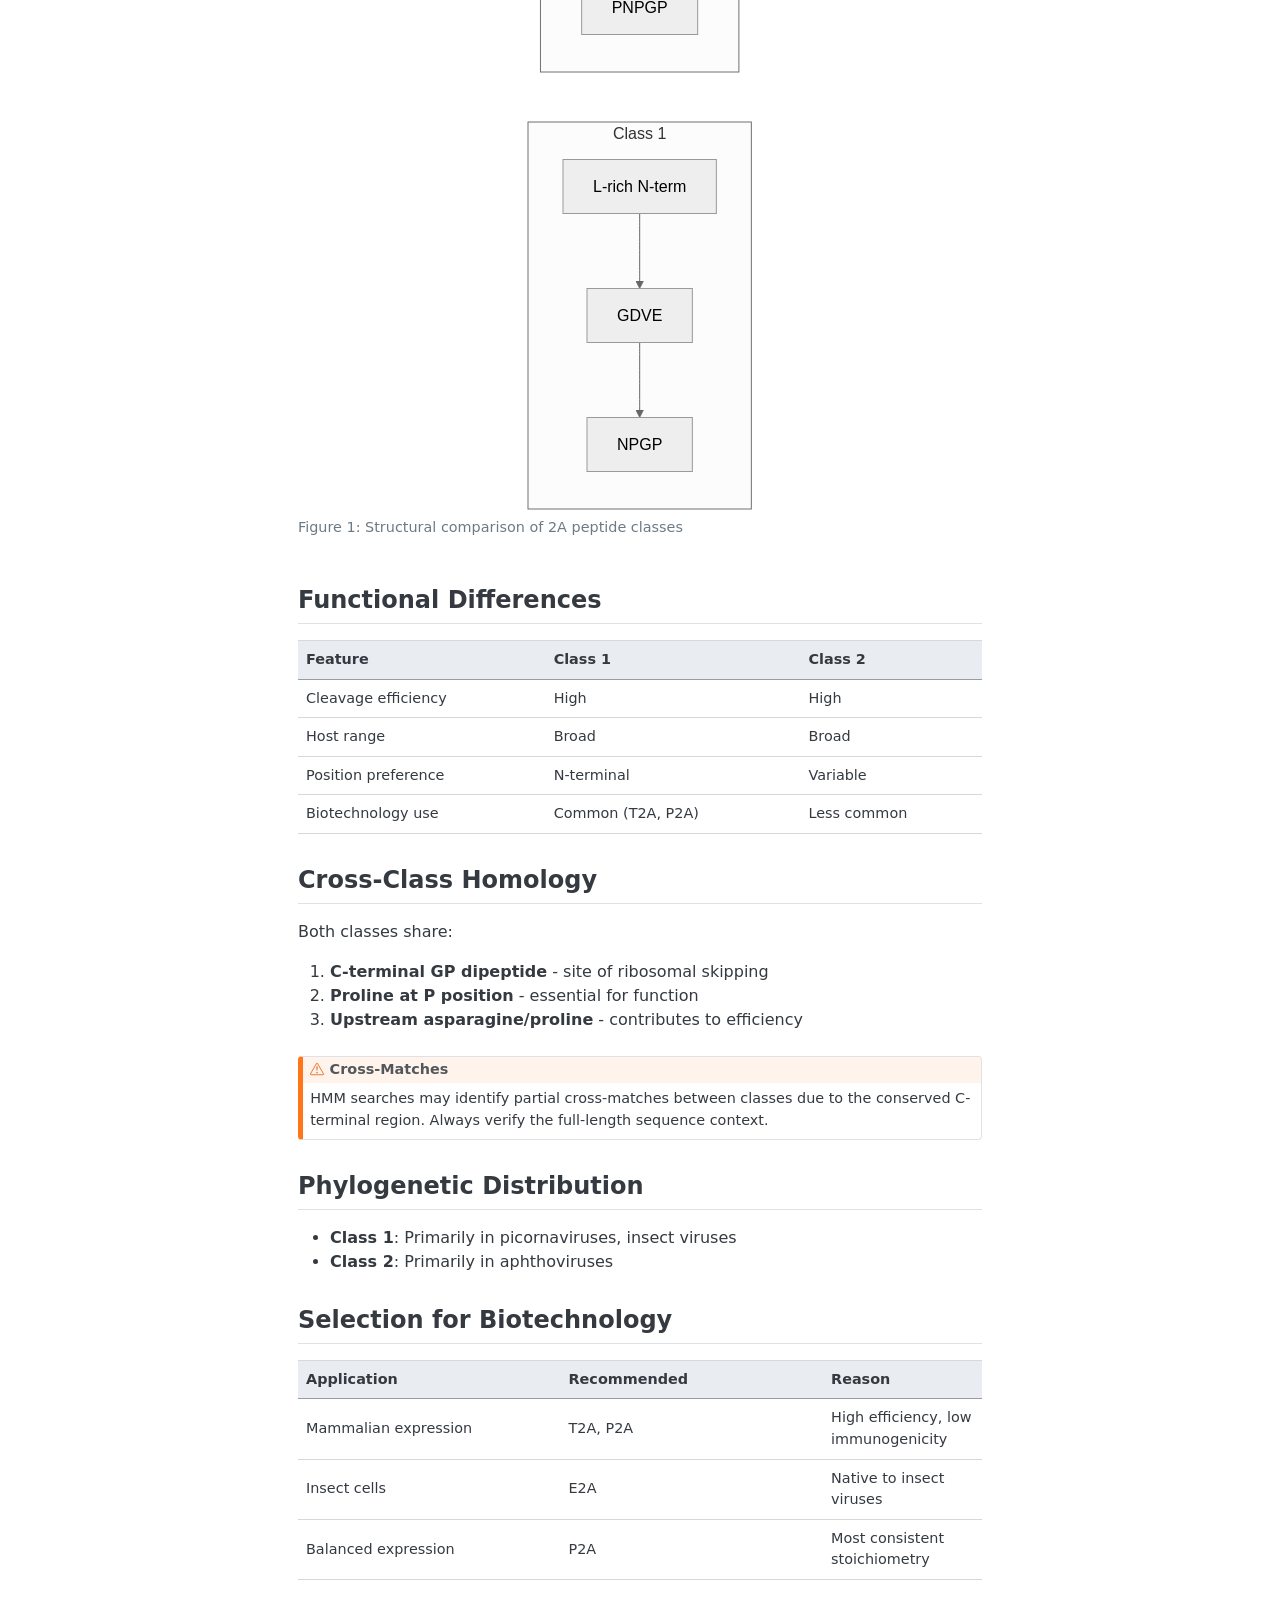
==== commit 6c60061d: "Built site for gh-pages" ====
--- a/eukaryotic/class-comparison.html
+++ b/eukaryotic/class-comparison.html
@@ -6,7 +6,7 @@
 
 <meta name="viewport" content="width=device-width, initial-scale=1.0, user-scalable=yes">
 
-<meta name="dcterms.date" content="2026-01-17">
+<meta name="dcterms.date" content="2026-01-18">
 
 <title>Class Comparison – 2A Peptide Discovery</title>
 <style>
@@ -209,6 +209,12 @@
 </li>
           <li class="sidebar-item">
   <div class="sidebar-item-container"> 
+  <a href="../prokaryotic/arrest-motifs.html" class="sidebar-item-text sidebar-link">
+ <span class="menu-text">Arrest Motif Analysis</span></a>
+  </div>
+</li>
+          <li class="sidebar-item">
+  <div class="sidebar-item-container"> 
   <a href="../prokaryotic/stalling-peptides.html" class="sidebar-item-text sidebar-link">
  <span class="menu-text">Known Stalling Peptides</span></a>
   </div>
@@ -263,7 +269,7 @@
     <div>
     <div class="quarto-title-meta-heading">Published</div>
     <div class="quarto-title-meta-contents">
-      <p class="date">January 17, 2026</p>
+      <p class="date">January 18, 2026</p>
     </div>
   </div>
   
